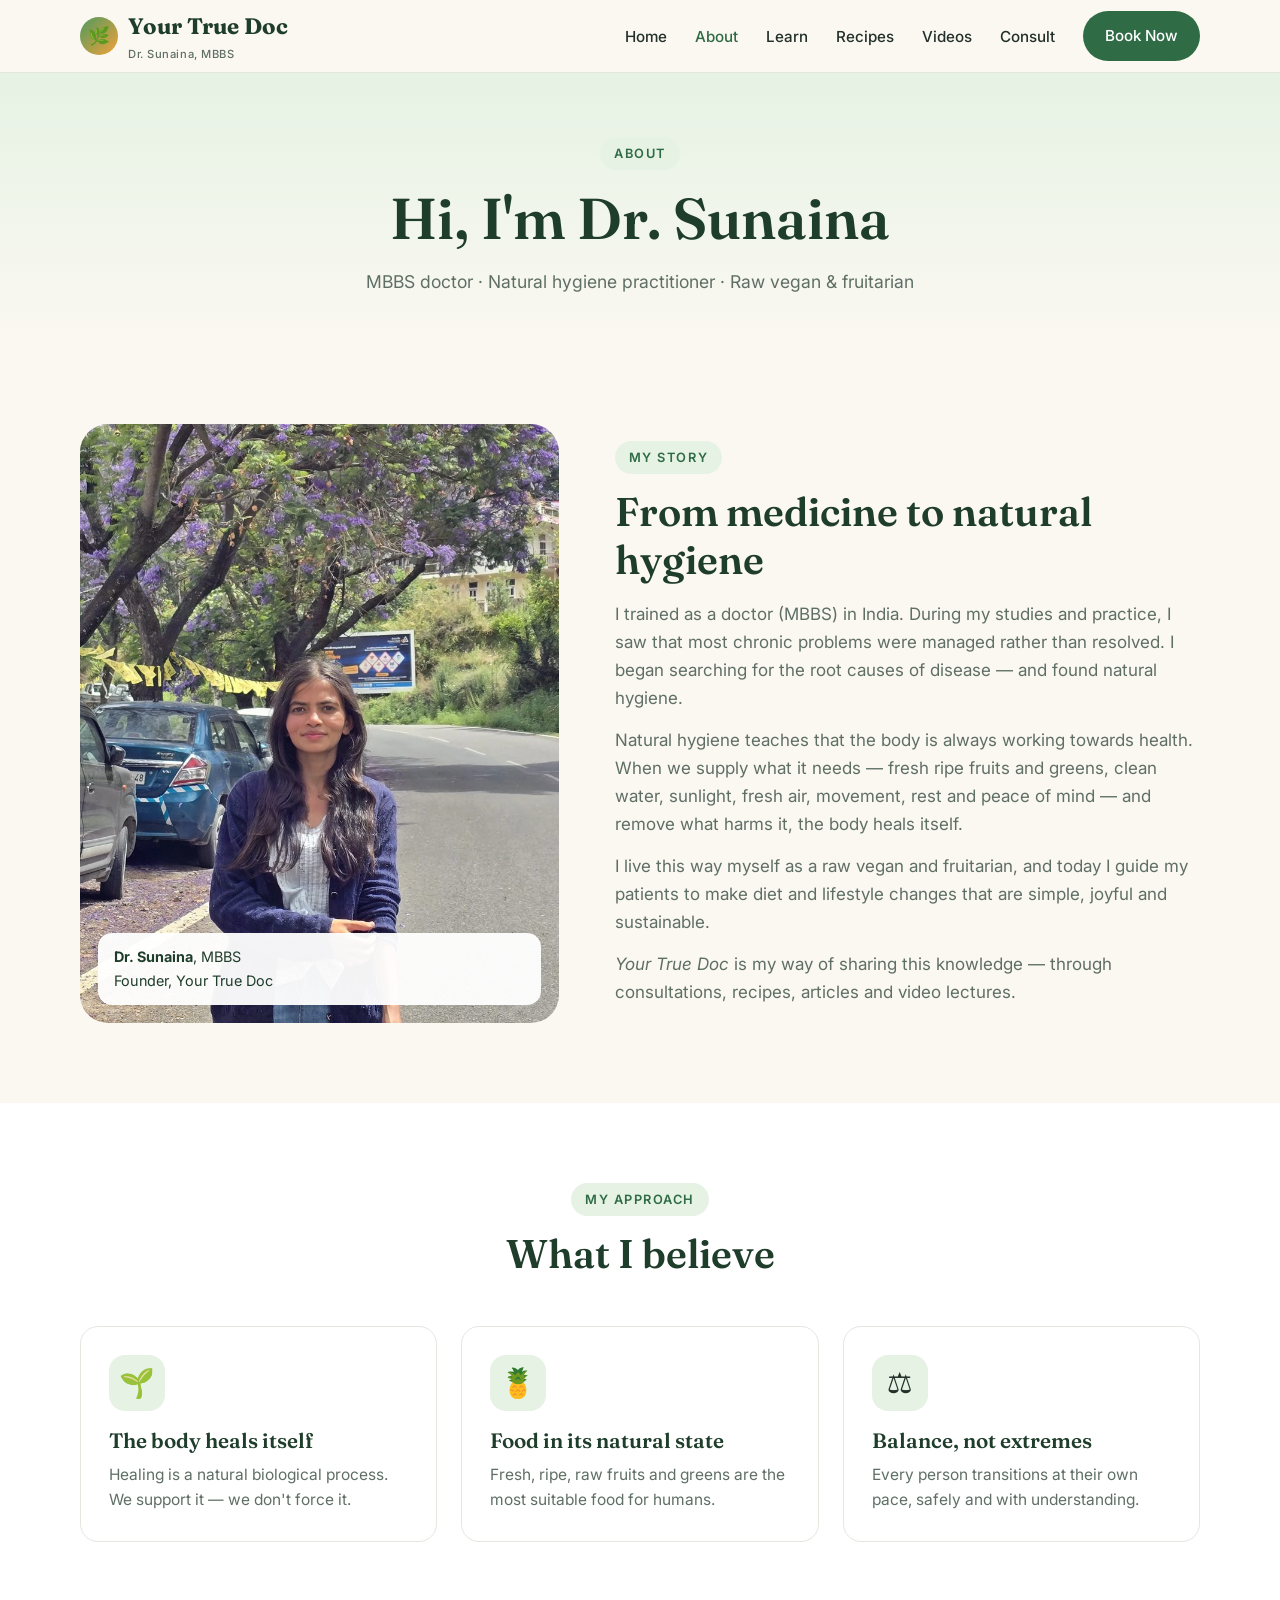
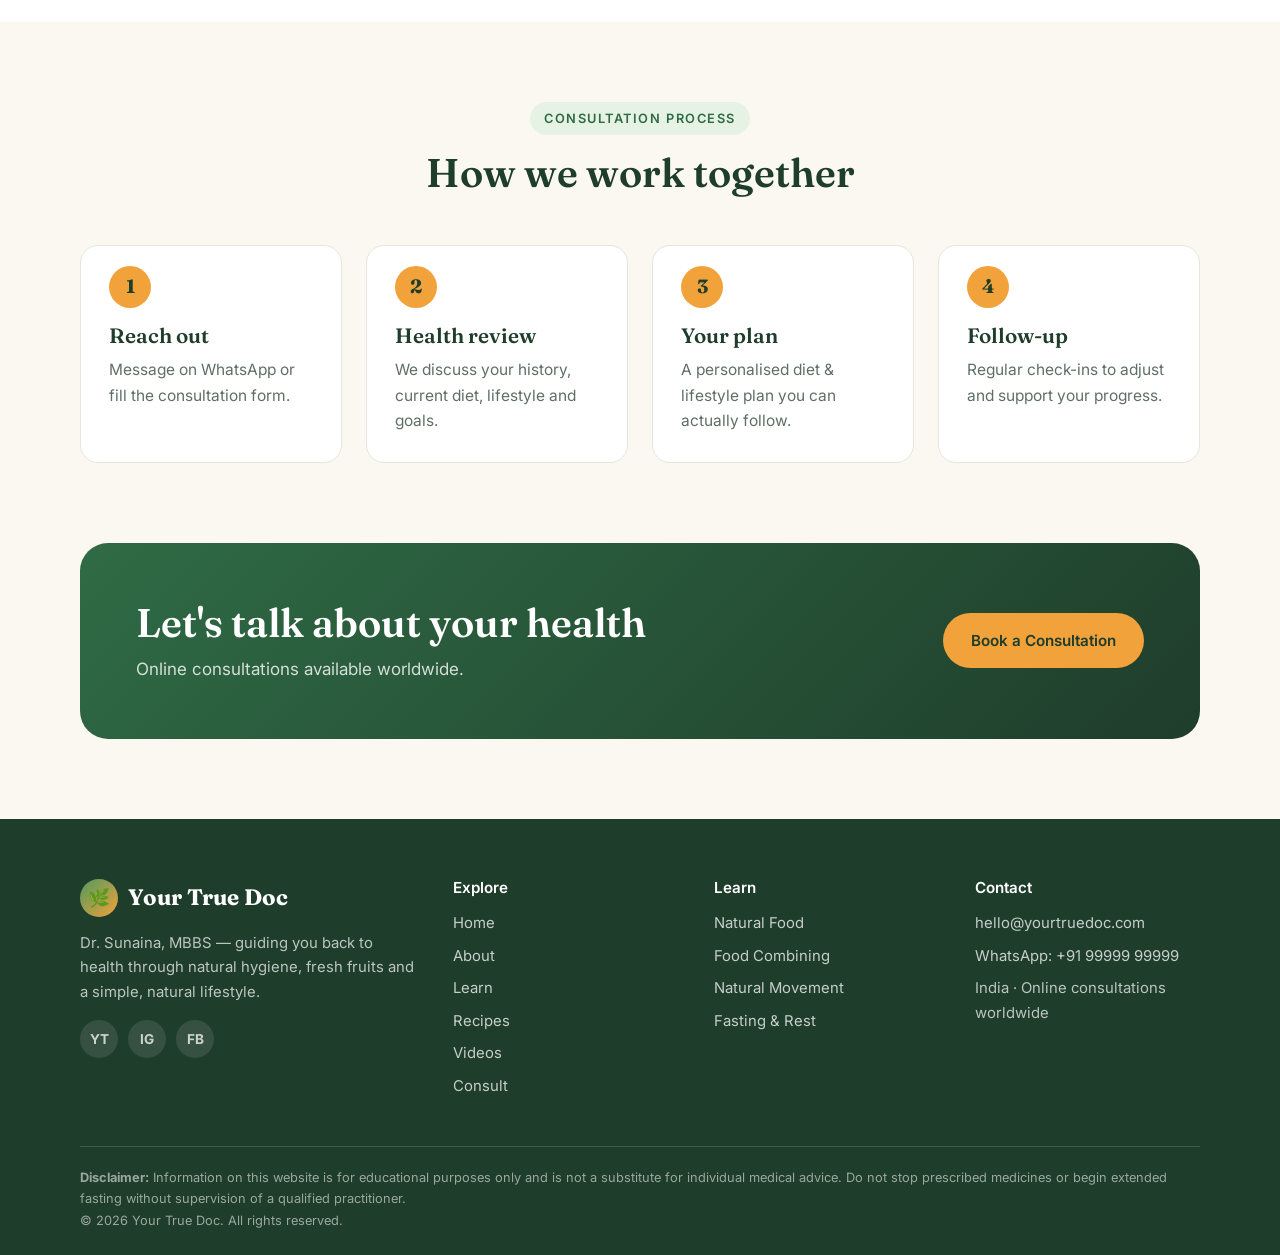
==== about.html @ 09e54a7e "Your True Doc website with GitHub Pages deploy Co-Authored-By: Claude Opus 5.5 <noreply@anthropic.co" ====
<!DOCTYPE html>
<html lang="en">
<head>
<meta charset="UTF-8">
<meta name="viewport" content="width=device-width, initial-scale=1.0">
<title>About Dr. Sunaina — Your True Doc</title>
<meta name="description" content="Meet Dr. Sunaina, MBBS — natural hygiene practitioner, raw vegan and fruitarian.">
<meta property="og:title" content="About Dr. Sunaina — Your True Doc">
<meta property="og:description" content="Meet Dr. Sunaina, MBBS — natural hygiene practitioner, raw vegan and fruitarian.">
<meta property="og:image" content="assets/sunaina.jpg">
<link rel="icon" href="data:image/svg+xml,<svg xmlns=%22http://www.w3.org/2000/svg%22 viewBox=%220 0 100 100%22><text y=%22.9em%22 font-size=%2290%22>🌿</text></svg>">
<link rel="preconnect" href="https://fonts.googleapis.com">
<link rel="preconnect" href="https://fonts.gstatic.com" crossorigin>
<link href="https://fonts.googleapis.com/css2?family=Fraunces:ital,opsz,wght@0,9..144,500;0,9..144,600;0,9..144,700;1,9..144,500&family=Inter:wght@400;500;600;700&display=swap" rel="stylesheet">
<link rel="stylesheet" href="css/style.css">
</head>
<body data-page="about">
<header id="site-header"></header>

<section class="page-hero">
  <div class="container">
    <span class="eyebrow">About</span>
    <h1>Hi, I'm Dr. Sunaina</h1>
    <p>MBBS doctor · Natural hygiene practitioner · Raw vegan & fruitarian</p>
  </div>
</section>

<section class="section">
  <div class="container split">
    <div class="portrait"><img src="assets/sunaina.jpg" alt="Dr. Sunaina">
      <div class="tag"><strong>Dr. Sunaina</strong>, MBBS<br>Founder, Your True Doc</div>
    </div>
    <div>
      <span class="eyebrow">My story</span>
      <h2>From medicine to natural hygiene</h2>
      <p style="margin-top:16px">I trained as a doctor (MBBS) in India. During my studies and practice, I saw that most chronic problems were managed rather than resolved. I began searching for the root causes of disease — and found natural hygiene.</p>
      <p style="margin-top:14px">Natural hygiene teaches that the body is always working towards health. When we supply what it needs — fresh ripe fruits and greens, clean water, sunlight, fresh air, movement, rest and peace of mind — and remove what harms it, the body heals itself.</p>
      <p style="margin-top:14px">I live this way myself as a raw vegan and fruitarian, and today I guide my patients to make diet and lifestyle changes that are simple, joyful and sustainable.</p>
      <p style="margin-top:14px"><em>Your True Doc</em> is my way of sharing this knowledge — through consultations, recipes, articles and video lectures.</p>
    </div>
  </div>
</section>

<section class="section alt">
  <div class="container">
    <div class="section-head">
      <span class="eyebrow">My approach</span>
      <h2>What I believe</h2>
    </div>
    <div class="grid grid-3">
      <div class="card"><div class="icon">🌱</div><h3>The body heals itself</h3><p>Healing is a natural biological process. We support it — we don't force it.</p></div>
      <div class="card"><div class="icon">🍍</div><h3>Food in its natural state</h3><p>Fresh, ripe, raw fruits and greens are the most suitable food for humans.</p></div>
      <div class="card"><div class="icon">⚖️</div><h3>Balance, not extremes</h3><p>Every person transitions at their own pace, safely and with understanding.</p></div>
    </div>
  </div>
</section>

<section class="section">
  <div class="container">
    <div class="section-head">
      <span class="eyebrow">Consultation process</span>
      <h2>How we work together</h2>
    </div>
    <div class="grid grid-4 steps">
      <div class="card step"><h3>Reach out</h3><p>Message on WhatsApp or fill the consultation form.</p></div>
      <div class="card step"><h3>Health review</h3><p>We discuss your history, current diet, lifestyle and goals.</p></div>
      <div class="card step"><h3>Your plan</h3><p>A personalised diet & lifestyle plan you can actually follow.</p></div>
      <div class="card step"><h3>Follow-up</h3><p>Regular check-ins to adjust and support your progress.</p></div>
    </div>
  </div>
</section>

<section class="section" style="padding-top:0">
  <div class="container">
    <div class="cta">
      <div><h2>Let's talk about your health</h2><p>Online consultations available worldwide.</p></div>
      <a href="contact.html" class="btn btn-mango">Book a Consultation</a>
    </div>
  </div>
</section>

<footer id="site-footer"></footer>
<script src="js/content.js"></script>
<script src="js/main.js"></script>
</body>
</html>
---- css/style.css ----
:root {
  --green-900: #1f3d2b;
  --green-700: #2f6b45;
  --green-500: #4f9a5f;
  --green-100: #e6f2e4;
  --mango: #f2a23a;
  --mango-100: #fdf0dc;
  --berry: #c2415d;
  --cream: #fbf8f1;
  --white: #ffffff;
  --ink: #23302a;
  --muted: #5f6f66;
  --line: #e3e7df;
  --radius: 18px;
  --shadow: 0 10px 30px rgba(31, 61, 43, 0.08);
  --max: 1160px;
}

* { box-sizing: border-box; margin: 0; padding: 0; }
html { scroll-behavior: smooth; }
body {
  font-family: "Inter", system-ui, -apple-system, sans-serif;
  color: var(--ink);
  background: var(--cream);
  line-height: 1.65;
  font-size: 17px;
}
img { max-width: 100%; display: block; }
a { color: var(--green-700); text-decoration: none; }
a:hover { color: var(--green-900); }
h1, h2, h3, h4 { font-family: "Fraunces", Georgia, serif; color: var(--green-900); line-height: 1.2; font-weight: 600; }
h1 { font-size: clamp(2.2rem, 5vw, 3.6rem); }
h2 { font-size: clamp(1.7rem, 3.5vw, 2.5rem); }
h3 { font-size: 1.3rem; }
p { color: var(--muted); }

.container { max-width: var(--max); margin: 0 auto; padding: 0 20px; }
.section { padding: 80px 0; }
.section.alt { background: var(--white); }
.section-head { text-align: center; max-width: 680px; margin: 0 auto 48px; }
.section-head p { margin-top: 12px; }
.eyebrow {
  display: inline-block; font-size: 0.8rem; letter-spacing: 0.12em; text-transform: uppercase;
  color: var(--green-700); background: var(--green-100); padding: 6px 14px; border-radius: 999px; margin-bottom: 14px; font-weight: 600;
}

/* Header */
.site-header {
  position: sticky; top: 0; z-index: 50; background: rgba(251, 248, 241, 0.92);
  backdrop-filter: blur(10px); border-bottom: 1px solid var(--line);
}
.nav { display: flex; align-items: center; justify-content: space-between; height: 72px; }
.logo { display: flex; align-items: center; gap: 10px; font-family: "Fraunces", serif; font-size: 1.4rem; font-weight: 700; color: var(--green-900); }
.logo-mark {
  width: 38px; height: 38px; border-radius: 50%; display: grid; place-items: center;
  background: linear-gradient(135deg, var(--green-500), var(--mango)); color: #fff; font-size: 1.1rem;
}
.logo small { display: block; font-family: "Inter", sans-serif; font-size: 0.7rem; font-weight: 500; color: var(--muted); letter-spacing: 0.05em; }
.nav-links { display: flex; gap: 28px; list-style: none; align-items: center; }
.nav-links a { color: var(--ink); font-weight: 500; font-size: 0.95rem; }
.nav-links a.active, .nav-links a:hover { color: var(--green-700); }
.nav-toggle { display: none; background: none; border: 0; font-size: 1.6rem; cursor: pointer; color: var(--green-900); }

/* Buttons */
.btn {
  display: inline-flex; align-items: center; gap: 8px; padding: 13px 26px; border-radius: 999px;
  font-weight: 600; font-size: 0.95rem; border: 2px solid transparent; cursor: pointer; transition: 0.2s; font-family: inherit;
}
.btn-primary { background: var(--green-700); color: #fff; }
.btn-primary:hover { background: var(--green-900); color: #fff; }
.btn-outline { border-color: var(--green-700); color: var(--green-700); background: transparent; }
.btn-outline:hover { background: var(--green-700); color: #fff; }
.btn-mango { background: var(--mango); color: var(--green-900); }
.btn-mango:hover { background: #e08f22; color: var(--green-900); }

/* Hero */
.hero { padding: 70px 0 90px; overflow: hidden; }
.hero-grid { display: grid; grid-template-columns: 1.1fr 0.9fr; gap: 50px; align-items: center; }
.hero h1 span { color: var(--green-500); font-style: italic; }
.hero p.lead { font-size: 1.15rem; margin: 20px 0 32px; max-width: 540px; }
.hero-actions { display: flex; gap: 14px; flex-wrap: wrap; }
.hero-badges { display: flex; gap: 22px; margin-top: 36px; flex-wrap: wrap; }
.hero-badges div { font-size: 0.9rem; color: var(--muted); }
.hero-badges strong { display: block; font-family: "Fraunces", serif; font-size: 1.5rem; color: var(--green-900); }
.hero-art {
  position: relative; aspect-ratio: 1; border-radius: 50%;
  background: radial-gradient(circle at 30% 30%, var(--mango-100), var(--green-100) 70%);
  display: grid; place-items: center;
}
.hero-art .big { font-size: clamp(6rem, 16vw, 11rem); }
.floating {
  position: absolute; font-size: 2.6rem; background: #fff; width: 76px; height: 76px; border-radius: 50%;
  display: grid; place-items: center; box-shadow: var(--shadow); animation: float 5s ease-in-out infinite;
}
.floating:nth-child(2) { top: 6%; left: 8%; }
.floating:nth-child(3) { top: 12%; right: 4%; animation-delay: 1s; }
.floating:nth-child(4) { bottom: 10%; left: 2%; animation-delay: 2s; }
.floating:nth-child(5) { bottom: 4%; right: 12%; animation-delay: 3s; }
@keyframes float { 0%, 100% { transform: translateY(0); } 50% { transform: translateY(-12px); } }

/* Page hero */
.page-hero { padding: 64px 0 48px; text-align: center; background: linear-gradient(180deg, var(--green-100), var(--cream)); }
.page-hero p { max-width: 640px; margin: 14px auto 0; font-size: 1.1rem; }

/* Cards */
.grid { display: grid; gap: 24px; }
.grid-3 { grid-template-columns: repeat(3, 1fr); }
.grid-4 { grid-template-columns: repeat(4, 1fr); }
.grid-2 { grid-template-columns: repeat(2, 1fr); }
.card {
  background: var(--white); border: 1px solid var(--line); border-radius: var(--radius); padding: 28px;
  transition: transform 0.2s, box-shadow 0.2s;
}
.card:hover { transform: translateY(-4px); box-shadow: var(--shadow); }
.card .icon {
  width: 56px; height: 56px; border-radius: 16px; display: grid; place-items: center; font-size: 1.8rem;
  background: var(--green-100); margin-bottom: 18px;
}
.card h3 { margin-bottom: 8px; }
.card p { font-size: 0.97rem; }
.card .more { display: inline-block; margin-top: 14px; font-weight: 600; font-size: 0.92rem; }

/* About split */
.split { display: grid; grid-template-columns: 0.9fr 1.1fr; gap: 56px; align-items: center; }
.portrait {
  aspect-ratio: 4 / 5; border-radius: 28px; background: linear-gradient(160deg, var(--green-500), var(--green-900));
  display: grid; place-items: center; color: #fff; text-align: center; position: relative; overflow: hidden;
}
.portrait img { width: 100%; height: 100%; object-fit: cover; }
.portrait .initials { font-family: "Fraunces", serif; font-size: 5rem; }
.portrait .tag {
  position: absolute; bottom: 18px; left: 18px; right: 18px; background: rgba(255,255,255,0.95); color: var(--green-900);
  border-radius: 14px; padding: 12px 16px; font-size: 0.9rem; text-align: left;
}
.checklist { list-style: none; margin: 22px 0; }
.checklist li { padding-left: 32px; position: relative; margin-bottom: 12px; color: var(--ink); }
.checklist li::before {
  content: "✓"; position: absolute; left: 0; top: 2px; width: 22px; height: 22px; border-radius: 50%;
  background: var(--green-100); color: var(--green-700); display: grid; place-items: center; font-size: 0.75rem; font-weight: 700;
}

/* Quote band */
.quote-band { background: var(--green-900); color: #fff; padding: 70px 0; text-align: center; }
.quote-band blockquote { font-family: "Fraunces", serif; font-size: clamp(1.4rem, 3vw, 2.1rem); max-width: 820px; margin: 0 auto; line-height: 1.4; font-style: italic; }
.quote-band cite { display: block; margin-top: 18px; color: var(--mango); font-style: normal; font-size: 0.95rem; }

/* Filters */
.filters { display: flex; gap: 10px; flex-wrap: wrap; justify-content: center; margin-bottom: 36px; }
.chip {
  padding: 9px 18px; border-radius: 999px; border: 1px solid var(--line); background: var(--white);
  cursor: pointer; font-family: inherit; font-size: 0.9rem; color: var(--ink); font-weight: 500;
}
.chip.active, .chip:hover { background: var(--green-700); color: #fff; border-color: var(--green-700); }
.search {
  display: block; width: 100%; max-width: 420px; margin: 0 auto 20px; padding: 13px 20px; border-radius: 999px;
  border: 1px solid var(--line); font-family: inherit; font-size: 1rem; background: var(--white);
}

/* Recipe cards */
.recipe-card { padding: 0; overflow: hidden; cursor: pointer; display: flex; flex-direction: column; }
.recipe-thumb { height: 170px; display: grid; place-items: center; font-size: 4.5rem; }
.recipe-body { padding: 22px; flex: 1; display: flex; flex-direction: column; }
.recipe-meta { display: flex; gap: 14px; font-size: 0.82rem; color: var(--muted); margin-top: auto; padding-top: 14px; }
.badge { display: inline-block; font-size: 0.75rem; font-weight: 600; padding: 4px 10px; border-radius: 999px; background: var(--mango-100); color: #9a5a0b; margin-bottom: 10px; }

/* Modal */
.modal { position: fixed; inset: 0; background: rgba(20, 35, 26, 0.6); display: none; place-items: center; z-index: 100; padding: 20px; }
.modal.open { display: grid; }
.modal-box { background: var(--white); border-radius: 24px; max-width: 680px; width: 100%; max-height: 90vh; overflow-y: auto; position: relative; }
.modal-close { position: absolute; top: 14px; right: 14px; border: 0; background: #fff; width: 40px; height: 40px; border-radius: 50%; font-size: 1.3rem; cursor: pointer; box-shadow: var(--shadow); }
.modal-content { padding: 30px; }
.modal-content h4 { margin: 22px 0 10px; font-size: 1.1rem; }
.modal-content ul, .modal-content ol { padding-left: 22px; color: var(--ink); }
.modal-content li { margin-bottom: 6px; }
.tip { background: var(--green-100); border-radius: 14px; padding: 14px 18px; margin-top: 20px; font-size: 0.95rem; color: var(--green-900); }

/* Learn topics */
.topic { display: grid; grid-template-columns: 90px 1fr; gap: 24px; padding: 32px; }
.topic .icon { width: 90px; height: 90px; font-size: 2.8rem; margin: 0; }
.topic ul { margin-top: 12px; padding-left: 20px; color: var(--ink); }
.topic li { margin-bottom: 6px; }

/* Food combining table */
.table-wrap { overflow-x: auto; border-radius: var(--radius); border: 1px solid var(--line); background: var(--white); }
table { width: 100%; border-collapse: collapse; min-width: 560px; }
th, td { padding: 14px 18px; text-align: left; border-bottom: 1px solid var(--line); font-size: 0.95rem; }
th { background: var(--green-100); color: var(--green-900); font-weight: 600; }
.good { color: var(--green-700); font-weight: 600; }
.ok { color: #b47208; font-weight: 600; }
.bad { color: var(--berry); font-weight: 600; }

/* Videos */
.video-card { padding: 0; overflow: hidden; }
.video-frame { aspect-ratio: 16 / 9; background: var(--green-900); display: grid; place-items: center; color: #fff; font-size: 3rem; }
.video-frame iframe { width: 100%; height: 100%; border: 0; }
.video-body { padding: 20px 22px; }
.video-body .badge { background: var(--green-100); color: var(--green-700); }

/* Steps */
.steps { counter-reset: step; }
.step { position: relative; padding-top: 52px; }
.step::before {
  counter-increment: step; content: counter(step); position: absolute; top: 0; left: 28px;
  width: 42px; height: 42px; border-radius: 50%; background: var(--mango); color: var(--green-900);
  display: grid; place-items: center; font-weight: 700; font-family: "Fraunces", serif; font-size: 1.2rem; transform: translateY(20px);
}
.step.card { padding-top: 78px; }

/* Contact */
.contact-grid { display: grid; grid-template-columns: 1fr 1.2fr; gap: 40px; }
.contact-item { display: flex; gap: 16px; align-items: flex-start; margin-bottom: 22px; }
.contact-item .icon { margin: 0; flex-shrink: 0; }
form .field { margin-bottom: 16px; }
form label { display: block; font-size: 0.9rem; font-weight: 600; margin-bottom: 6px; color: var(--green-900); }
form input, form textarea, form select {
  width: 100%; padding: 13px 16px; border-radius: 12px; border: 1px solid var(--line); font-family: inherit; font-size: 1rem; background: var(--cream);
}
form input:focus, form textarea:focus, form select:focus { outline: 2px solid var(--green-500); border-color: transparent; }
.row-2 { display: grid; grid-template-columns: 1fr 1fr; gap: 14px; }

/* CTA */
.cta {
  background: linear-gradient(135deg, var(--green-700), var(--green-900)); border-radius: 28px; padding: 56px; color: #fff;
  display: flex; justify-content: space-between; align-items: center; gap: 30px; flex-wrap: wrap;
}
.cta h2 { color: #fff; }
.cta p { color: rgba(255,255,255,0.8); margin-top: 8px; }

/* Newsletter */
.newsletter { display: flex; gap: 10px; max-width: 460px; margin: 24px auto 0; }
.newsletter input { flex: 1; padding: 13px 20px; border-radius: 999px; border: 1px solid var(--line); font-family: inherit; font-size: 1rem; }

/* Footer */
.site-footer { background: var(--green-900); color: rgba(255,255,255,0.75); padding: 60px 0 24px; margin-top: 0; }
.footer-grid { display: grid; grid-template-columns: 1.5fr 1fr 1fr 1fr; gap: 36px; }
.site-footer h4 { color: #fff; font-family: "Inter", sans-serif; font-size: 0.95rem; margin-bottom: 14px; }
.site-footer a { color: rgba(255,255,255,0.75); display: block; margin-bottom: 8px; font-size: 0.93rem; }
.site-footer a:hover { color: var(--mango); }
.site-footer p { color: rgba(255,255,255,0.7); font-size: 0.93rem; }
.site-footer .logo { color: #fff; margin-bottom: 14px; }
.disclaimer { border-top: 1px solid rgba(255,255,255,0.15); margin-top: 40px; padding-top: 20px; font-size: 0.8rem; color: rgba(255,255,255,0.55); }
.socials { display: flex; gap: 10px; margin-top: 16px; }
.socials a { width: 38px; height: 38px; border-radius: 50%; background: rgba(255,255,255,0.1); display: grid; place-items: center; margin: 0; font-size: 0.85rem; font-weight: 700; }

.empty { text-align: center; padding: 40px; color: var(--muted); grid-column: 1 / -1; }
.toast { position: fixed; bottom: 24px; left: 50%; transform: translateX(-50%); background: var(--green-900); color: #fff; padding: 14px 24px; border-radius: 999px; box-shadow: var(--shadow); display: none; z-index: 200; }
.toast.show { display: block; }

/* Responsive */
@media (max-width: 960px) {
  .grid-4 { grid-template-columns: repeat(2, 1fr); }
  .grid-3 { grid-template-columns: repeat(2, 1fr); }
  .hero-grid, .split, .contact-grid { grid-template-columns: 1fr; }
  .hero-art { max-width: 380px; margin: 0 auto; width: 100%; }
  .footer-grid { grid-template-columns: 1fr 1fr; }
}
@media (max-width: 760px) {
  .nav-toggle { display: block; }
  .nav-links {
    position: absolute; top: 72px; left: 0; right: 0; flex-direction: column; background: var(--cream);
    padding: 20px; gap: 16px; border-bottom: 1px solid var(--line); display: none;
  }
  .nav-links.open { display: flex; }
  .section { padding: 60px 0; }
  .grid-2, .grid-3, .grid-4 { grid-template-columns: 1fr; }
  .topic { grid-template-columns: 1fr; padding: 24px; }
  .cta { padding: 36px 24px; }
  .row-2 { grid-template-columns: 1fr; }
  .footer-grid { grid-template-columns: 1fr; }
  .newsletter { flex-direction: column; }
}
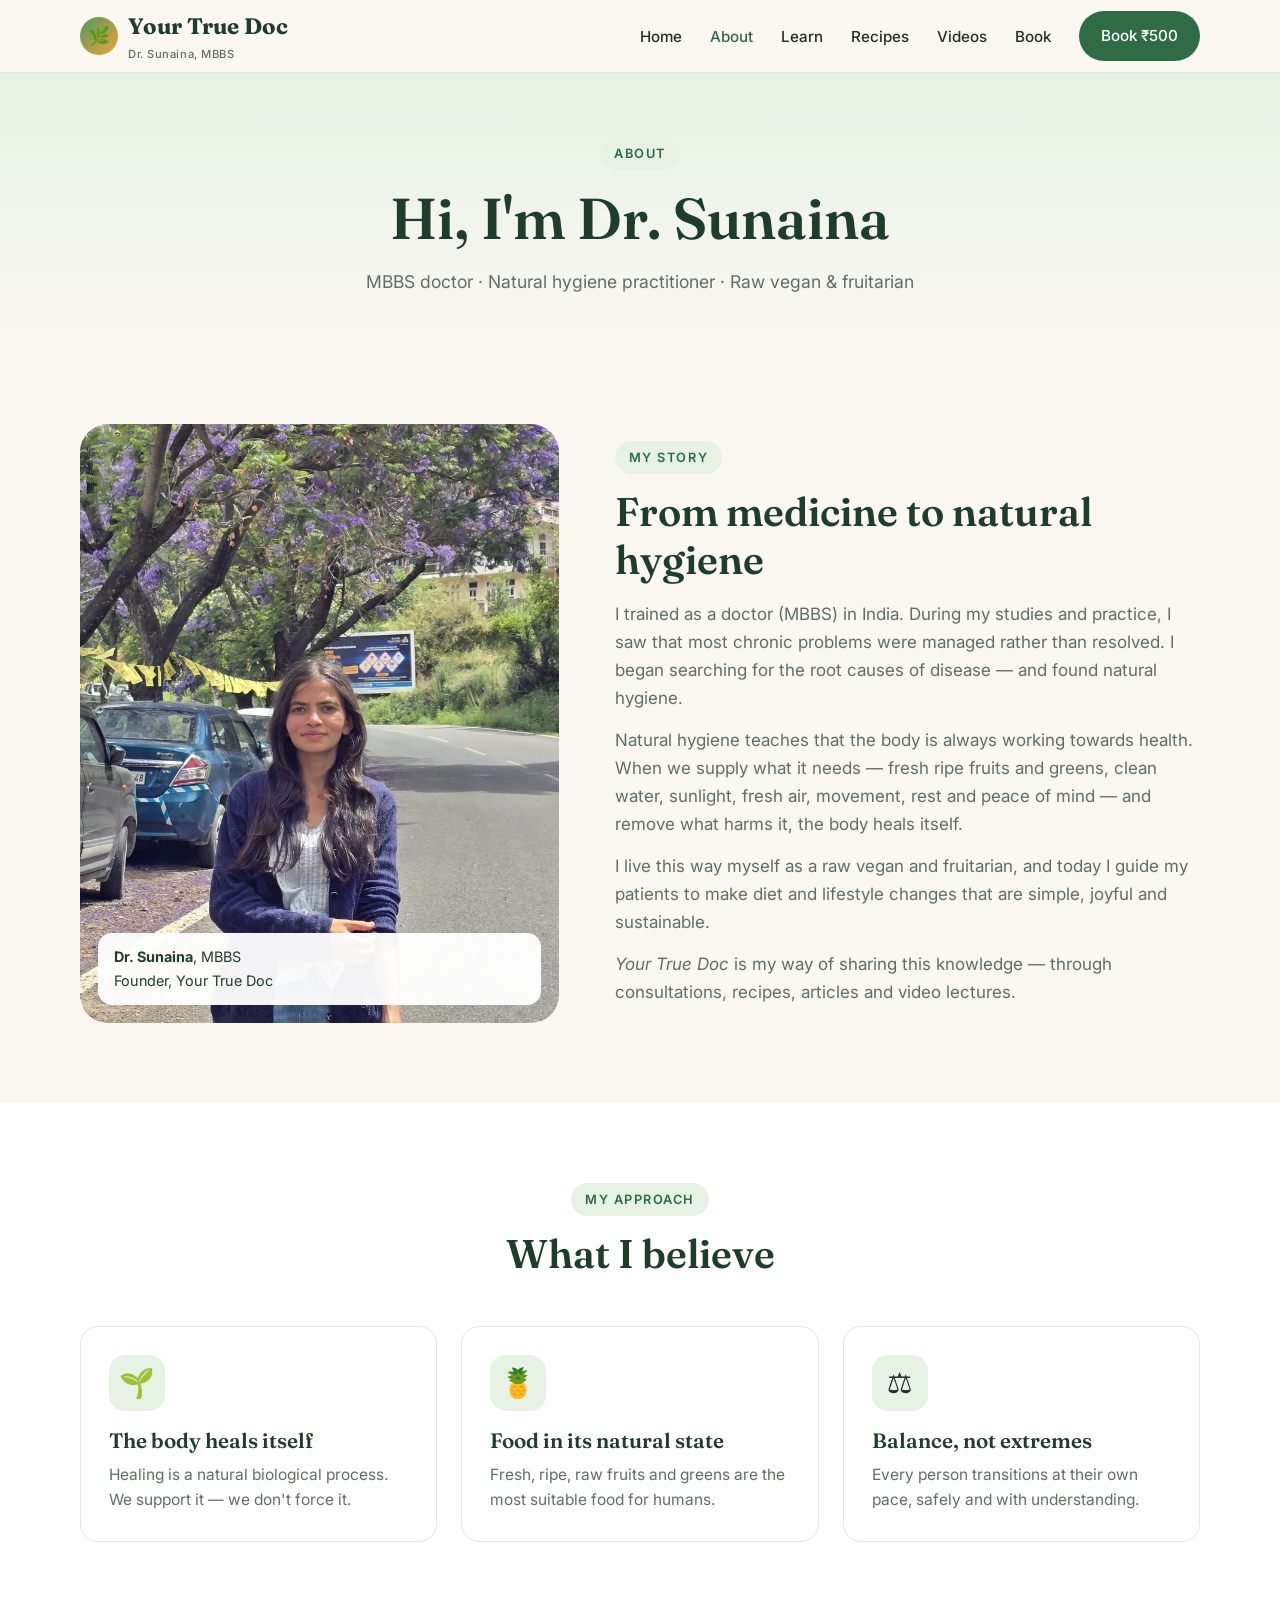
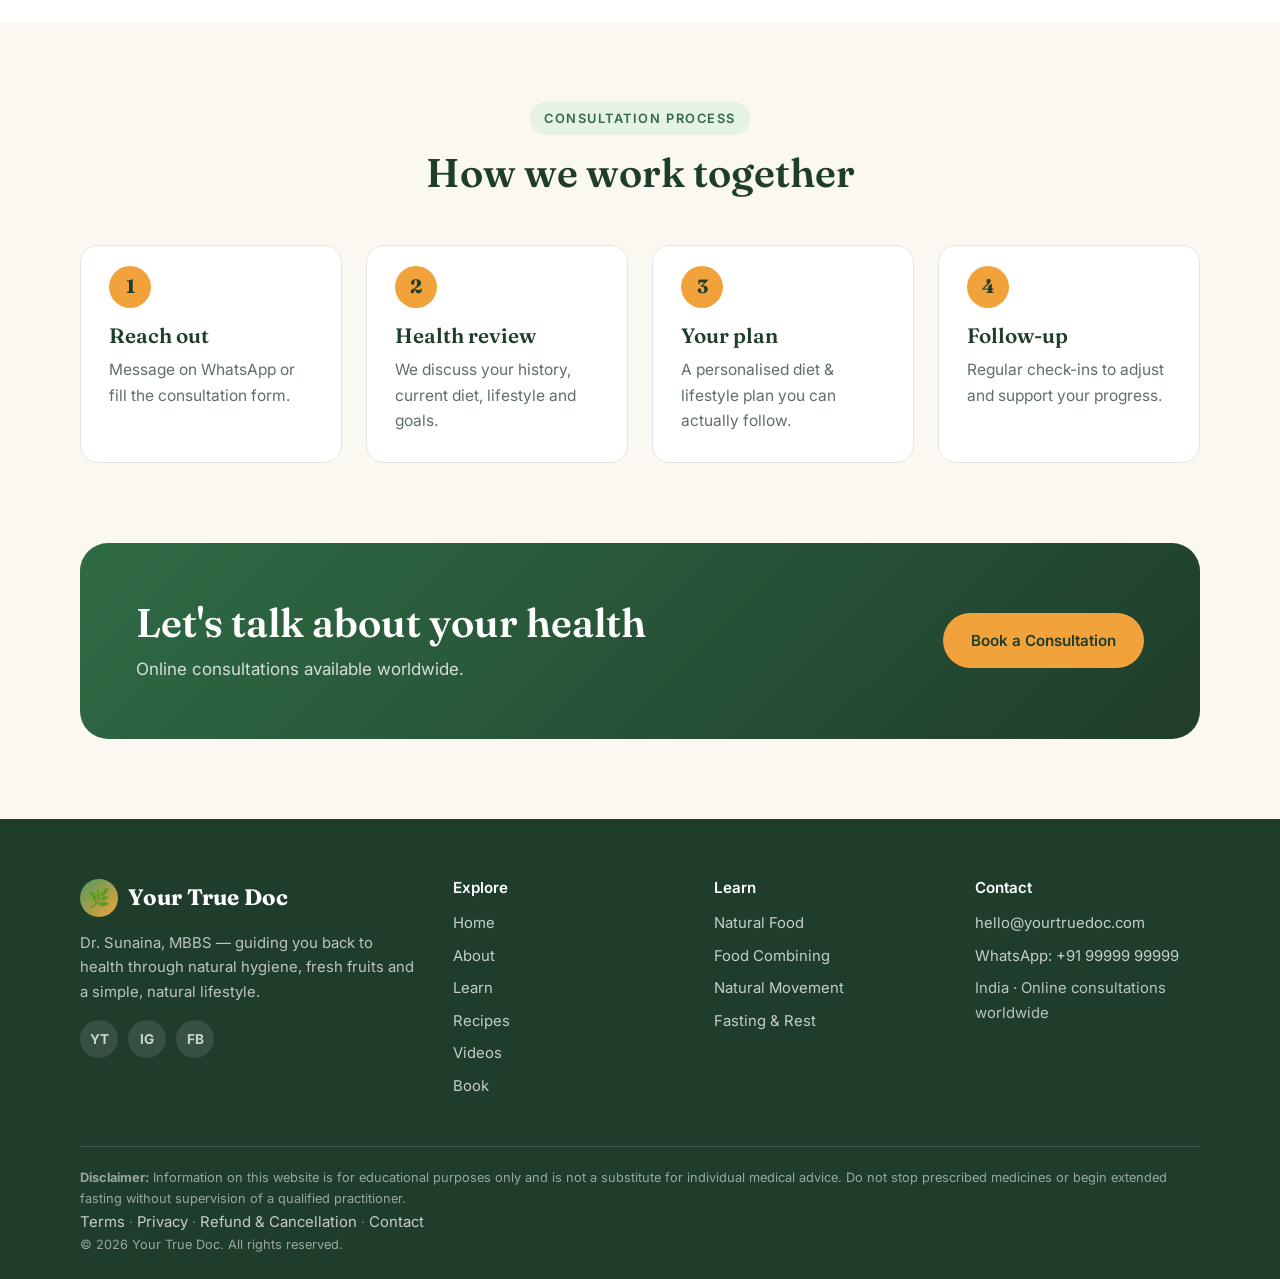
==== commit 909efad4: "Add ₹500 10-minute consultation booking with Razorpay payment, policies page Co-Authored-By: Claude " ====
--- a/about.html
+++ b/about.html
@@ -74,7 +74,7 @@
   <div class="container">
     <div class="cta">
       <div><h2>Let's talk about your health</h2><p>Online consultations available worldwide.</p></div>
-      <a href="contact.html" class="btn btn-mango">Book a Consultation</a>
+      <a href="book.html" class="btn btn-mango">Book a Consultation</a>
     </div>
   </div>
 </section>
--- a/css/style.css
+++ b/css/style.css
@@ -269,3 +269,25 @@
   .footer-grid { grid-template-columns: 1fr; }
   .newsletter { flex-direction: column; }
 }
+
+/* Booking */
+.book-grid { display: grid; grid-template-columns: 0.9fr 1.1fr; gap: 48px; align-items: start; }
+.price-card { border: 2px solid var(--green-500); padding: 34px; }
+.price-card h2 { font-size: 1.6rem; margin-top: 4px; }
+.price { font-family: "Fraunces", serif; font-size: 3.2rem; color: var(--green-900); font-weight: 700; margin: 10px 0 0; }
+.price small { font-family: "Inter", sans-serif; font-size: 1rem; color: var(--muted); font-weight: 500; margin-left: 6px; }
+.price-card .checklist { margin: 18px 0 26px; }
+.secure { font-size: 0.82rem; text-align: center; margin-top: 12px; }
+.how { margin-top: 22px; }
+.how-step { display: flex; gap: 18px; margin-bottom: 22px; }
+.how-step > span {
+  flex-shrink: 0; width: 42px; height: 42px; border-radius: 50%; background: var(--mango); color: var(--green-900);
+  display: grid; place-items: center; font-weight: 700; font-family: "Fraunces", serif; font-size: 1.2rem;
+}
+.how-step h3 { margin-bottom: 4px; }
+.policy { max-width: 820px; display: grid; gap: 24px; }
+.policy h2 { font-size: 1.6rem; margin-bottom: 12px; }
+.policy ul { padding-left: 20px; color: var(--ink); }
+.policy li { margin-bottom: 8px; }
+.policy p { margin-bottom: 6px; }
+@media (max-width: 960px) { .book-grid { grid-template-columns: 1fr; } }
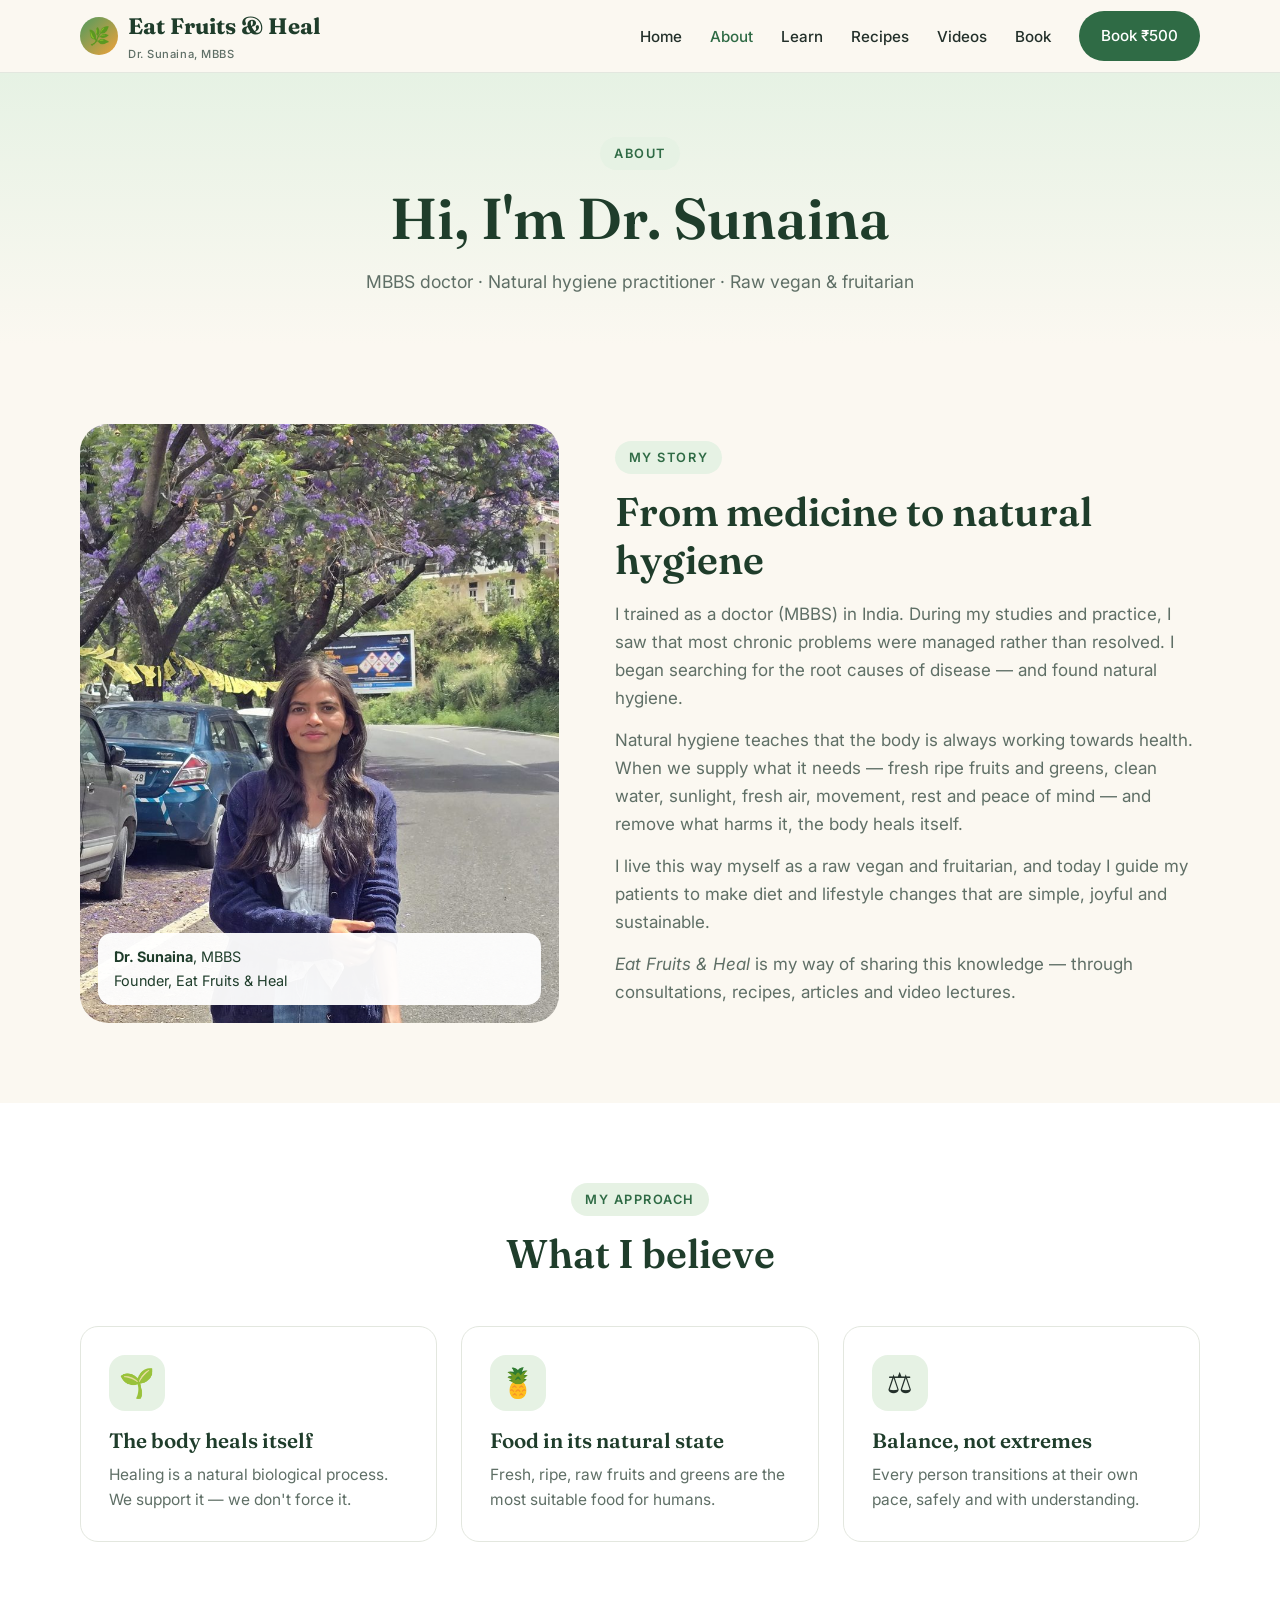
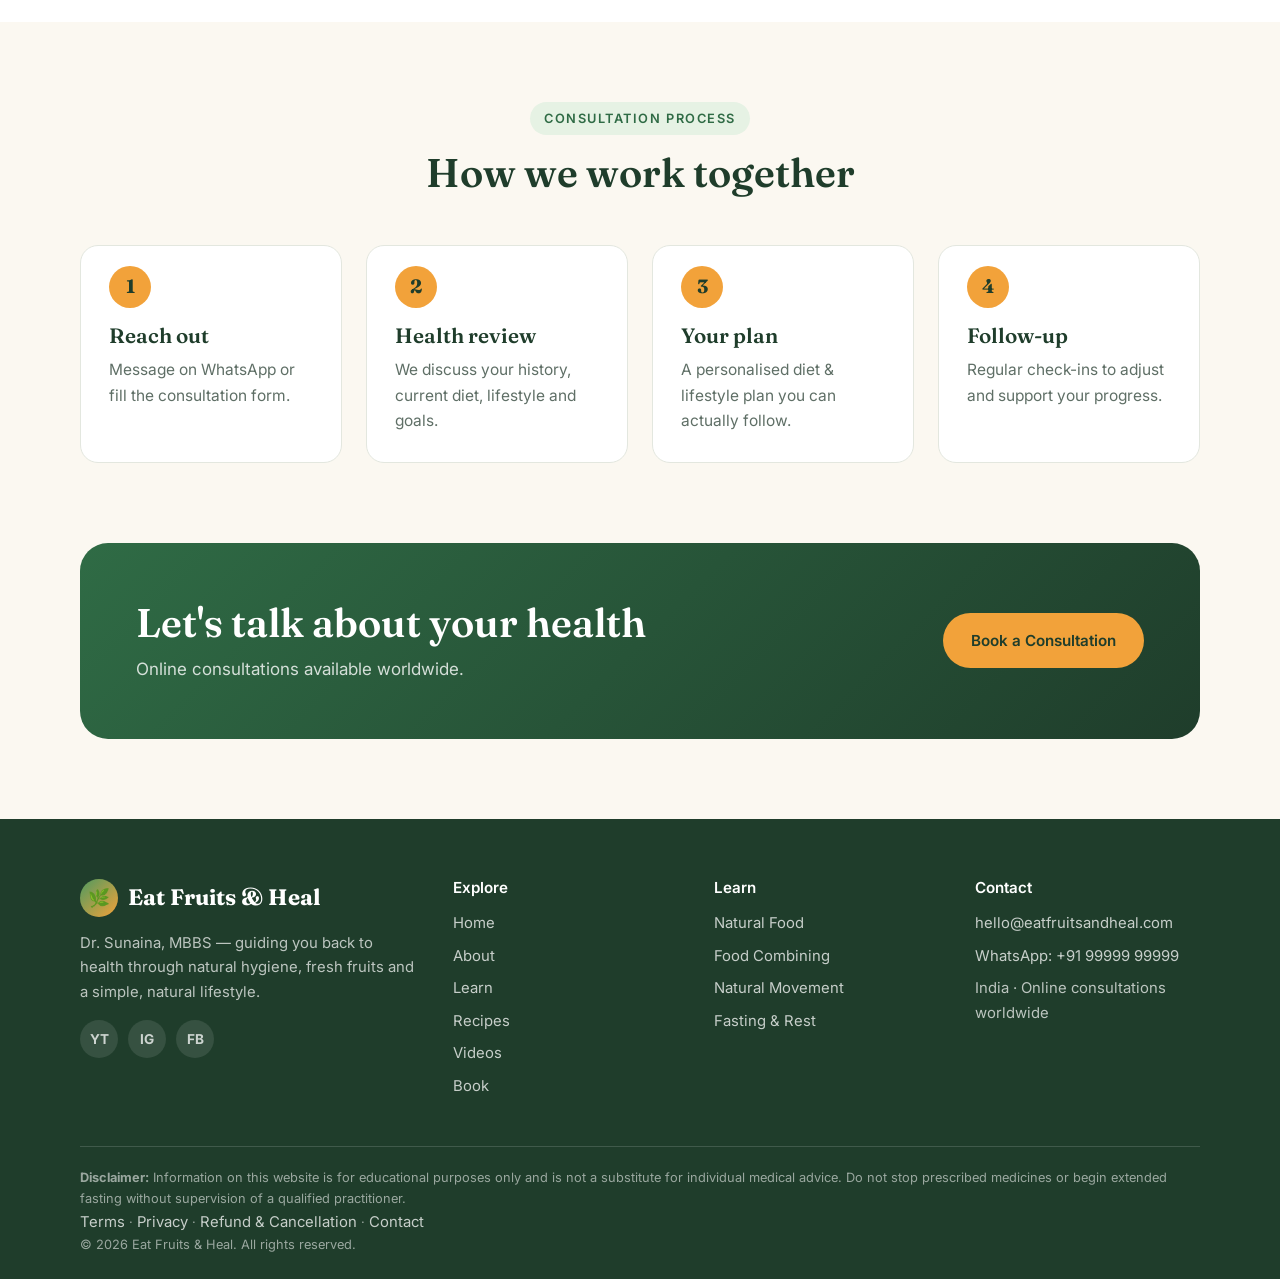
==== commit 62bdd23a: "Rename site to Eat Fruits & Heal, add eatfruitsandheal.com canonical URLs Co-Authored-By: Claude Opu" ====
--- a/about.html
+++ b/about.html
@@ -3,11 +3,13 @@
 <head>
 <meta charset="UTF-8">
 <meta name="viewport" content="width=device-width, initial-scale=1.0">
-<title>About Dr. Sunaina — Your True Doc</title>
+<title>About Dr. Sunaina — Eat Fruits &amp; Heal</title>
 <meta name="description" content="Meet Dr. Sunaina, MBBS — natural hygiene practitioner, raw vegan and fruitarian.">
-<meta property="og:title" content="About Dr. Sunaina — Your True Doc">
+<meta property="og:title" content="About Dr. Sunaina — Eat Fruits &amp; Heal">
 <meta property="og:description" content="Meet Dr. Sunaina, MBBS — natural hygiene practitioner, raw vegan and fruitarian.">
-<meta property="og:image" content="assets/sunaina.jpg">
+<meta property="og:image" content="https://eatfruitsandheal.com/assets/sunaina.jpg">
+<meta property="og:url" content="https://eatfruitsandheal.com/about.html">
+<link rel="canonical" href="https://eatfruitsandheal.com/about.html">
 <link rel="icon" href="data:image/svg+xml,<svg xmlns=%22http://www.w3.org/2000/svg%22 viewBox=%220 0 100 100%22><text y=%22.9em%22 font-size=%2290%22>🌿</text></svg>">
 <link rel="preconnect" href="https://fonts.googleapis.com">
 <link rel="preconnect" href="https://fonts.gstatic.com" crossorigin>
@@ -28,7 +30,7 @@
 <section class="section">
   <div class="container split">
     <div class="portrait"><img src="assets/sunaina.jpg" alt="Dr. Sunaina">
-      <div class="tag"><strong>Dr. Sunaina</strong>, MBBS<br>Founder, Your True Doc</div>
+      <div class="tag"><strong>Dr. Sunaina</strong>, MBBS<br>Founder, Eat Fruits &amp; Heal</div>
     </div>
     <div>
       <span class="eyebrow">My story</span>
@@ -36,7 +38,7 @@
       <p style="margin-top:16px">I trained as a doctor (MBBS) in India. During my studies and practice, I saw that most chronic problems were managed rather than resolved. I began searching for the root causes of disease — and found natural hygiene.</p>
       <p style="margin-top:14px">Natural hygiene teaches that the body is always working towards health. When we supply what it needs — fresh ripe fruits and greens, clean water, sunlight, fresh air, movement, rest and peace of mind — and remove what harms it, the body heals itself.</p>
       <p style="margin-top:14px">I live this way myself as a raw vegan and fruitarian, and today I guide my patients to make diet and lifestyle changes that are simple, joyful and sustainable.</p>
-      <p style="margin-top:14px"><em>Your True Doc</em> is my way of sharing this knowledge — through consultations, recipes, articles and video lectures.</p>
+      <p style="margin-top:14px"><em>Eat Fruits &amp; Heal</em> is my way of sharing this knowledge — through consultations, recipes, articles and video lectures.</p>
     </div>
   </div>
 </section>
--- a/css/style.css
+++ b/css/style.css
@@ -291,3 +291,4 @@
 .policy li { margin-bottom: 8px; }
 .policy p { margin-bottom: 6px; }
 @media (max-width: 960px) { .book-grid { grid-template-columns: 1fr; } }
+.rzp-box form { display: flex; justify-content: center; }
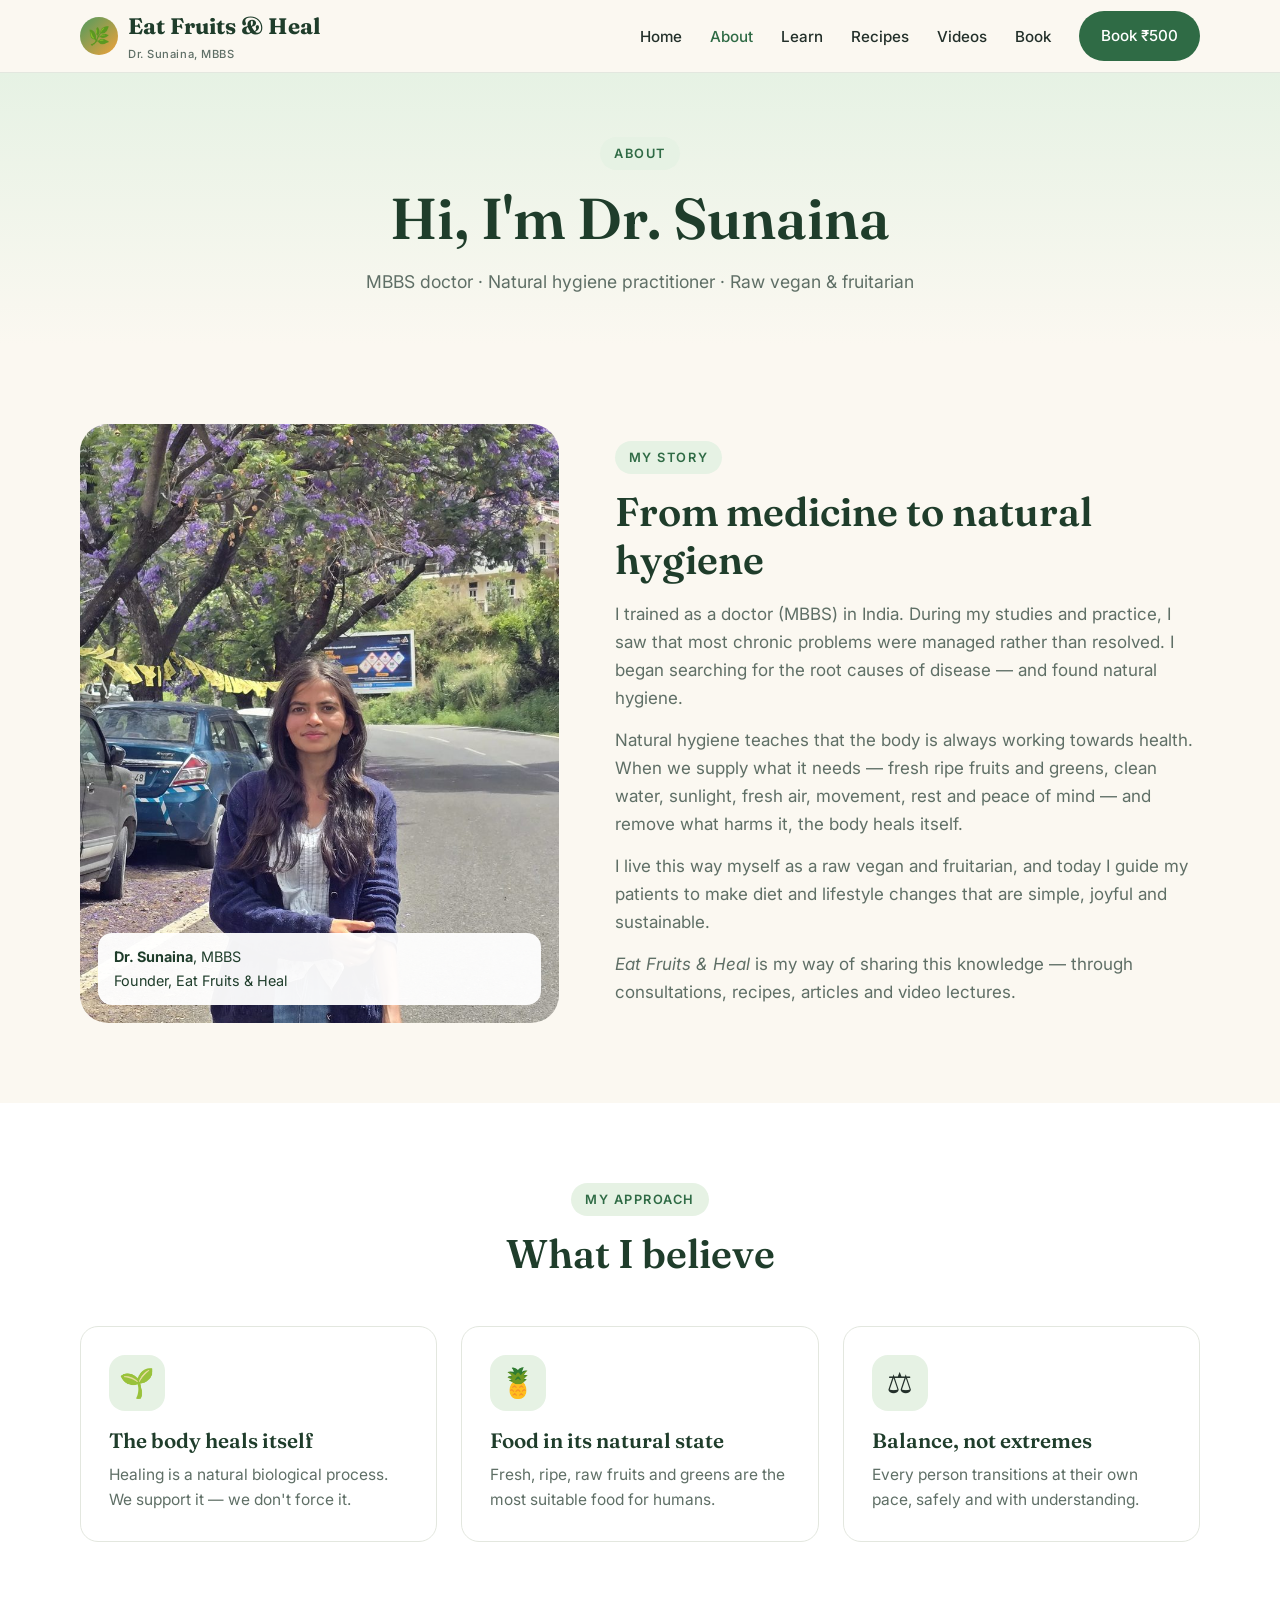
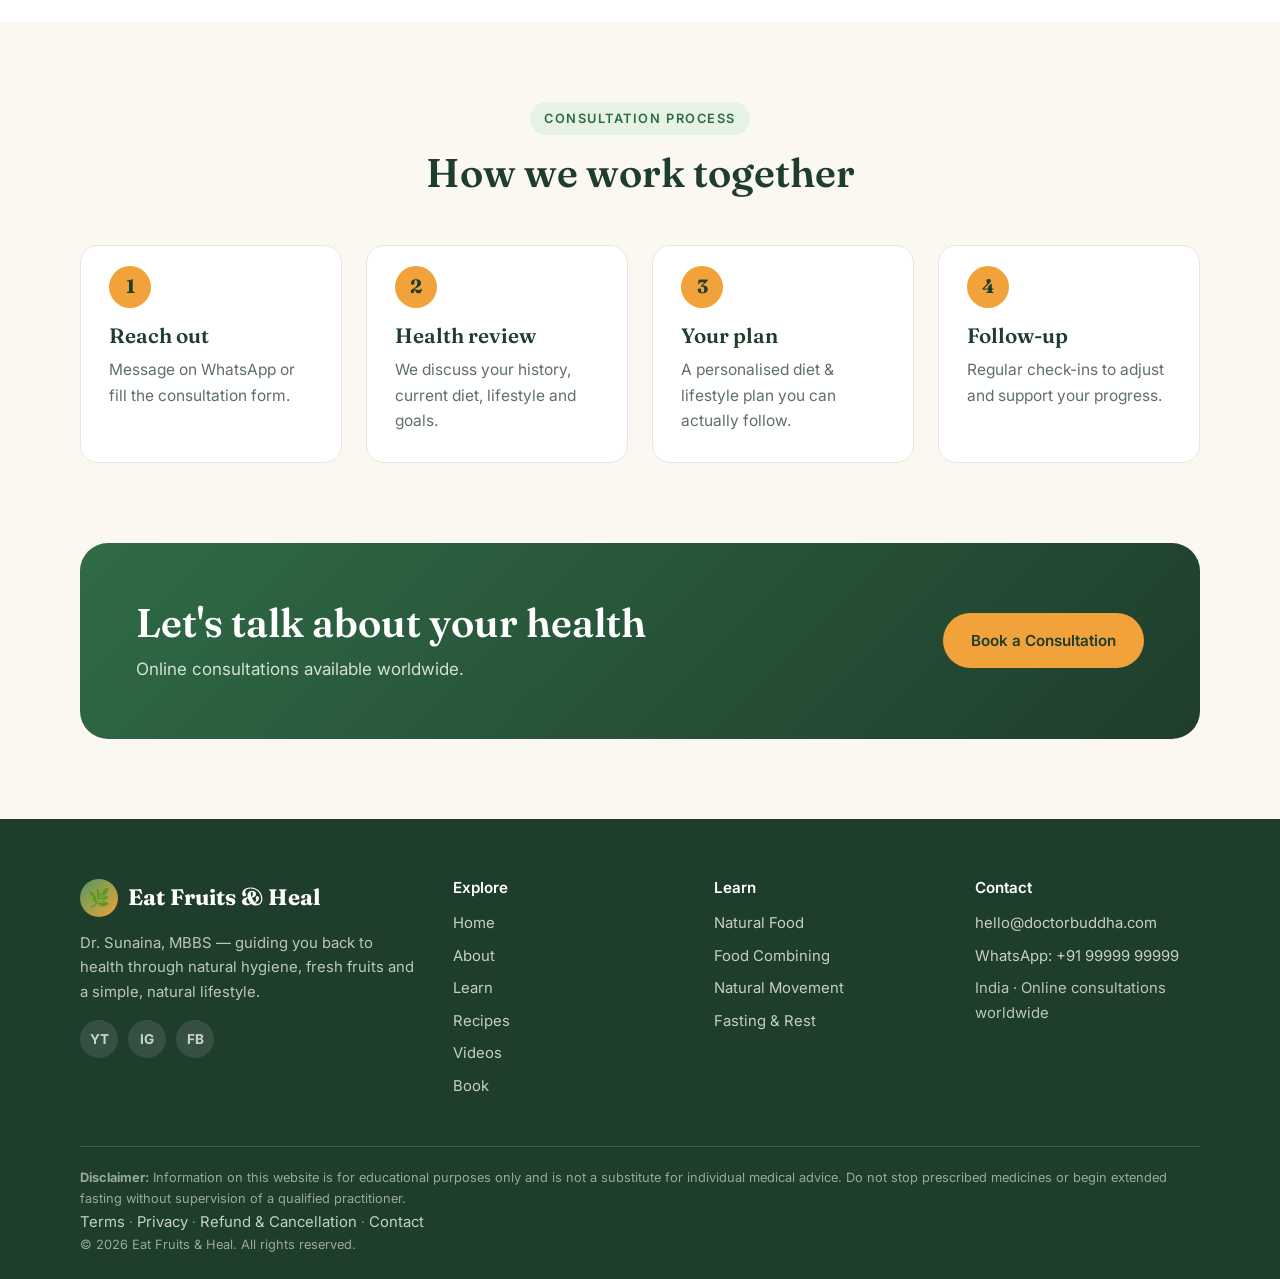
==== commit aafad0ad: "Point canonical URLs to doctorbuddha.com Co-Authored-By: Claude Opus 5.5 <noreply@anthropic.com> Cla" ====
--- a/about.html
+++ b/about.html
@@ -7,9 +7,9 @@
 <meta name="description" content="Meet Dr. Sunaina, MBBS — natural hygiene practitioner, raw vegan and fruitarian.">
 <meta property="og:title" content="About Dr. Sunaina — Eat Fruits &amp; Heal">
 <meta property="og:description" content="Meet Dr. Sunaina, MBBS — natural hygiene practitioner, raw vegan and fruitarian.">
-<meta property="og:image" content="https://eatfruitsandheal.com/assets/sunaina.jpg">
-<meta property="og:url" content="https://eatfruitsandheal.com/about.html">
-<link rel="canonical" href="https://eatfruitsandheal.com/about.html">
+<meta property="og:image" content="https://doctorbuddha.com/assets/sunaina.jpg">
+<meta property="og:url" content="https://doctorbuddha.com/about.html">
+<link rel="canonical" href="https://doctorbuddha.com/about.html">
 <link rel="icon" href="data:image/svg+xml,<svg xmlns=%22http://www.w3.org/2000/svg%22 viewBox=%220 0 100 100%22><text y=%22.9em%22 font-size=%2290%22>🌿</text></svg>">
 <link rel="preconnect" href="https://fonts.googleapis.com">
 <link rel="preconnect" href="https://fonts.gstatic.com" crossorigin>
